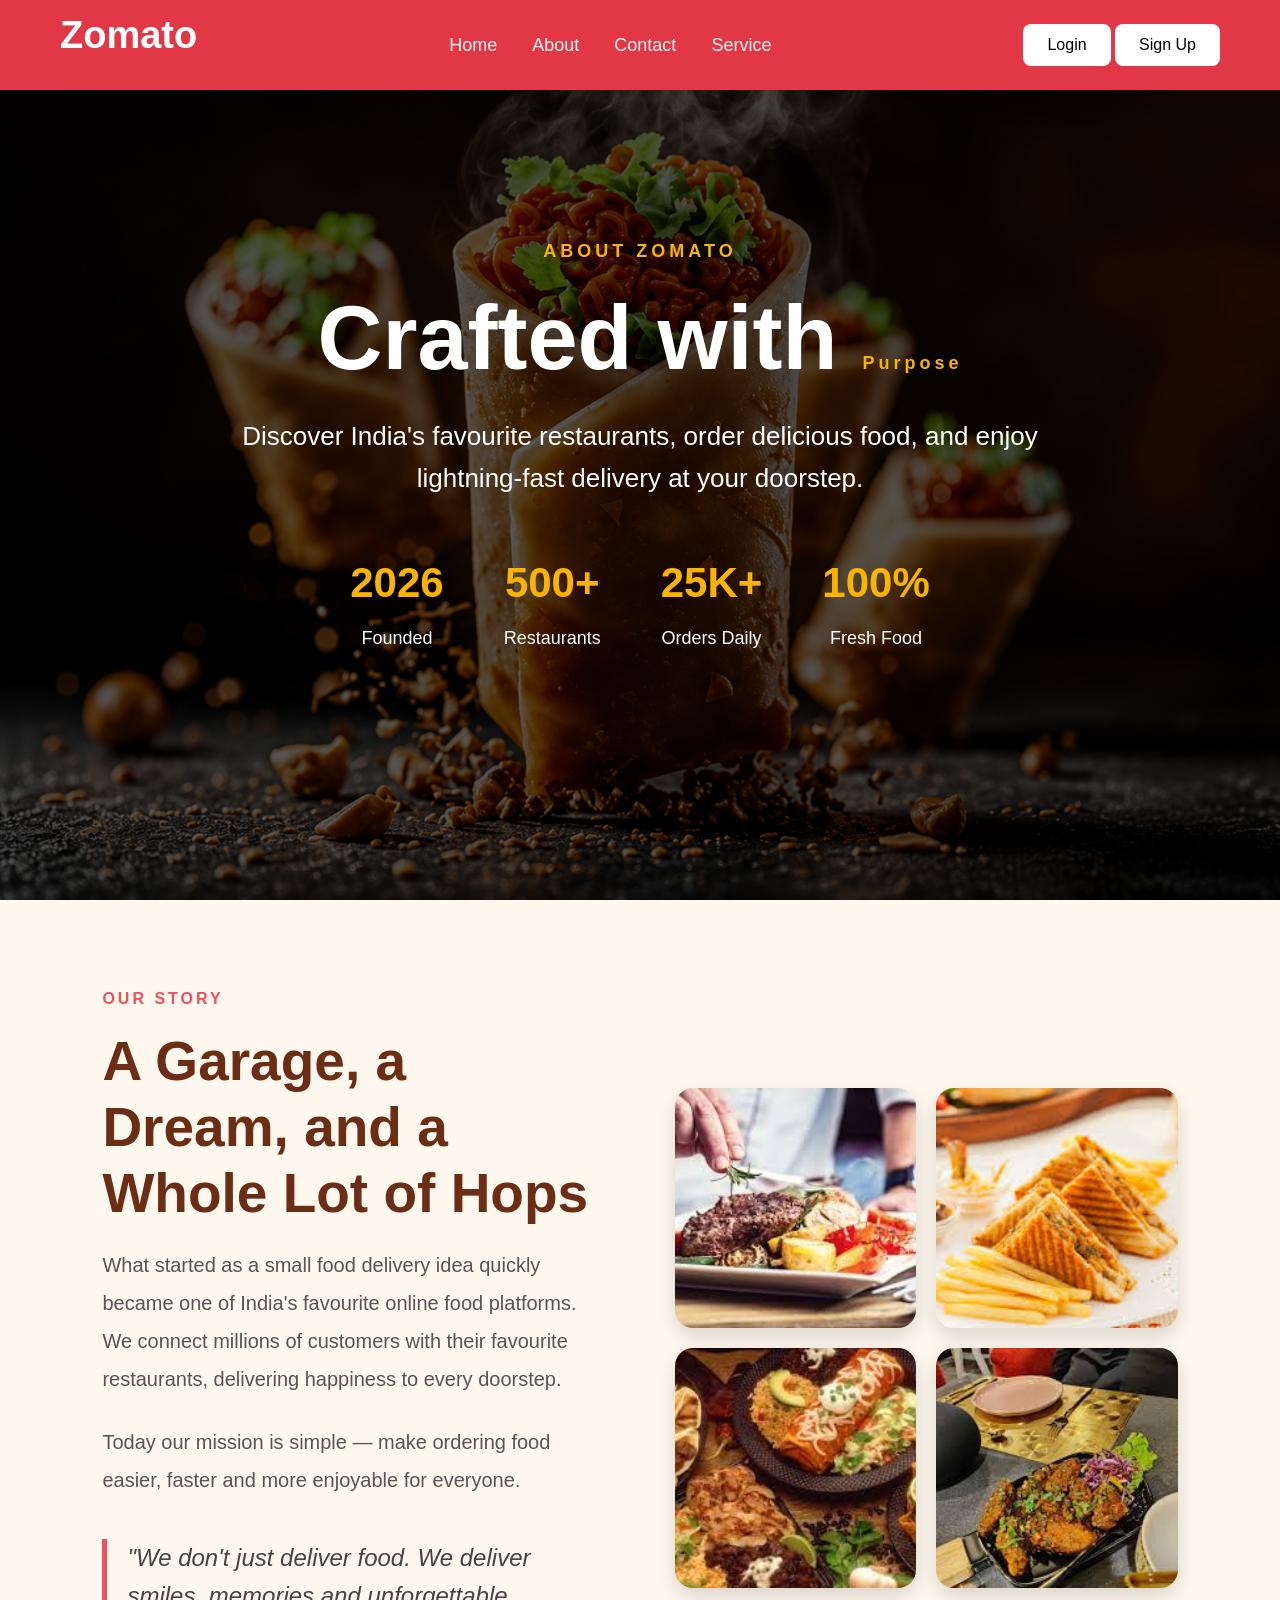
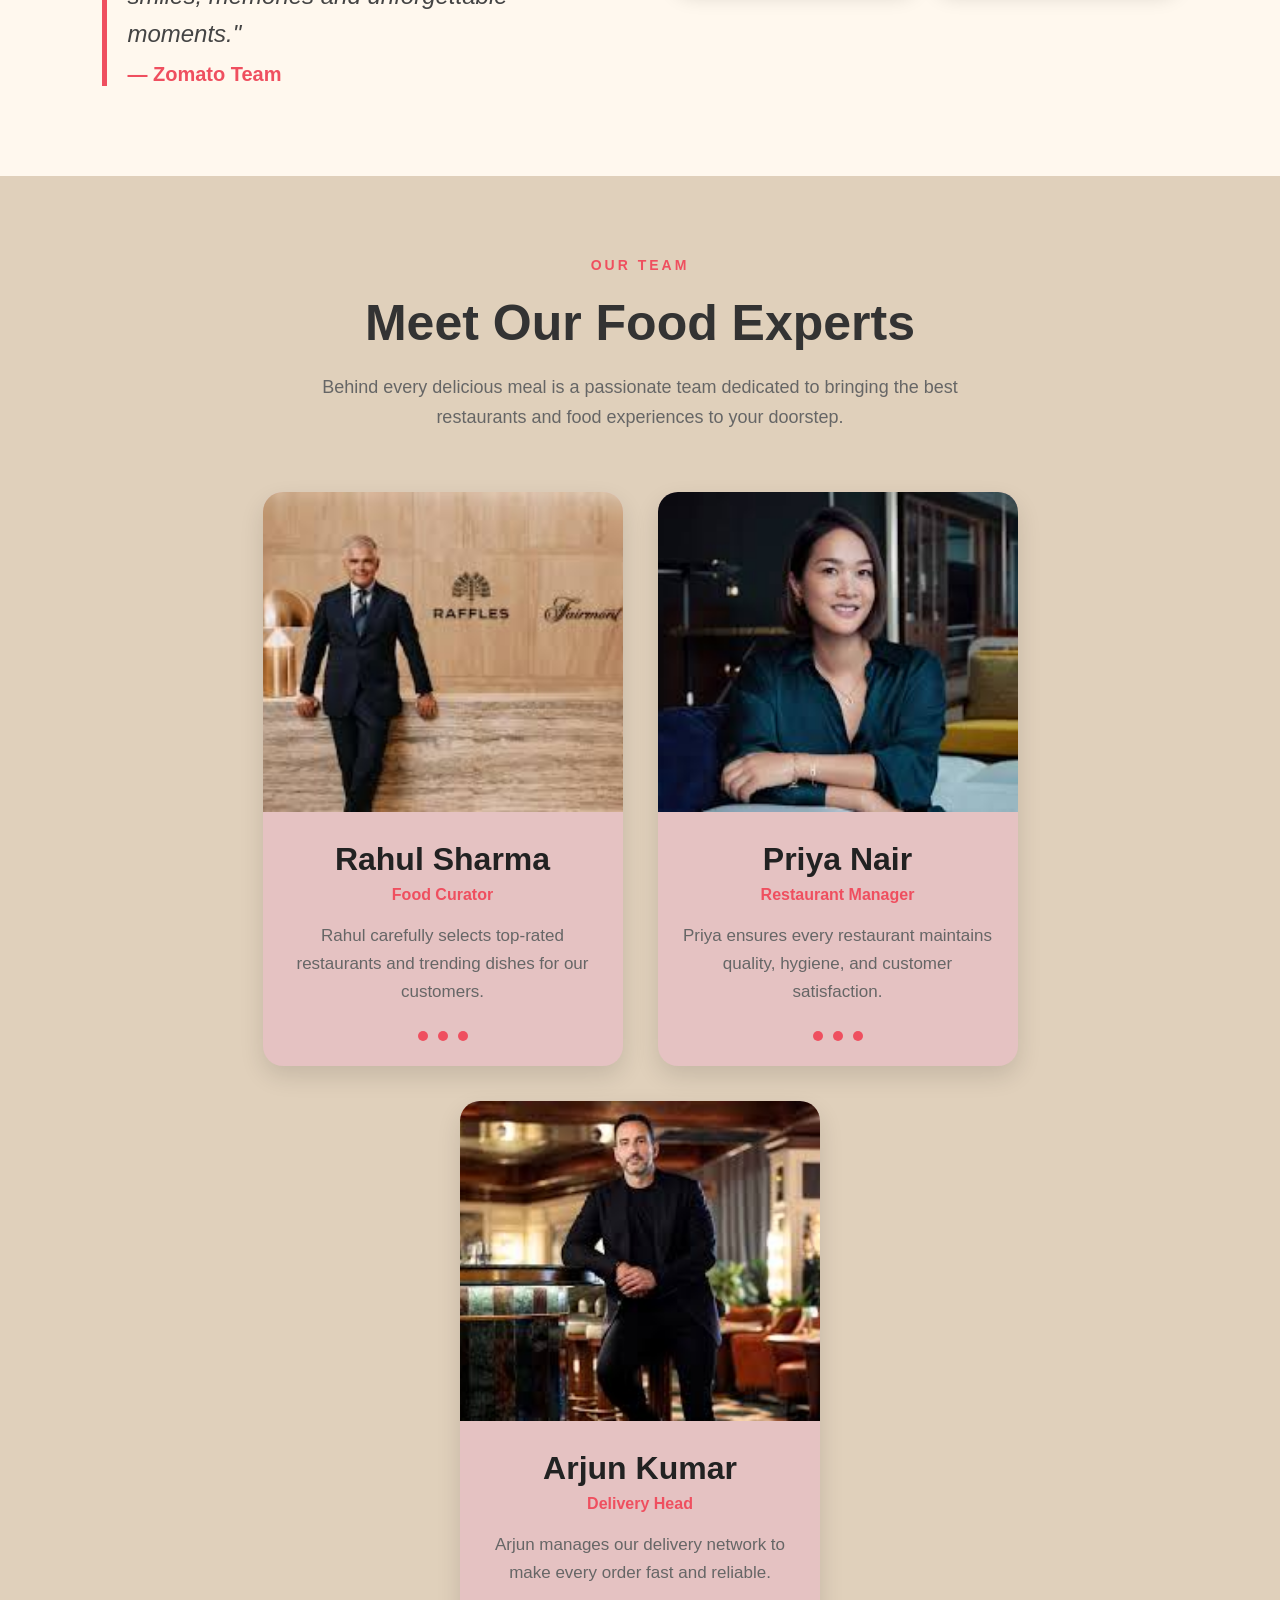
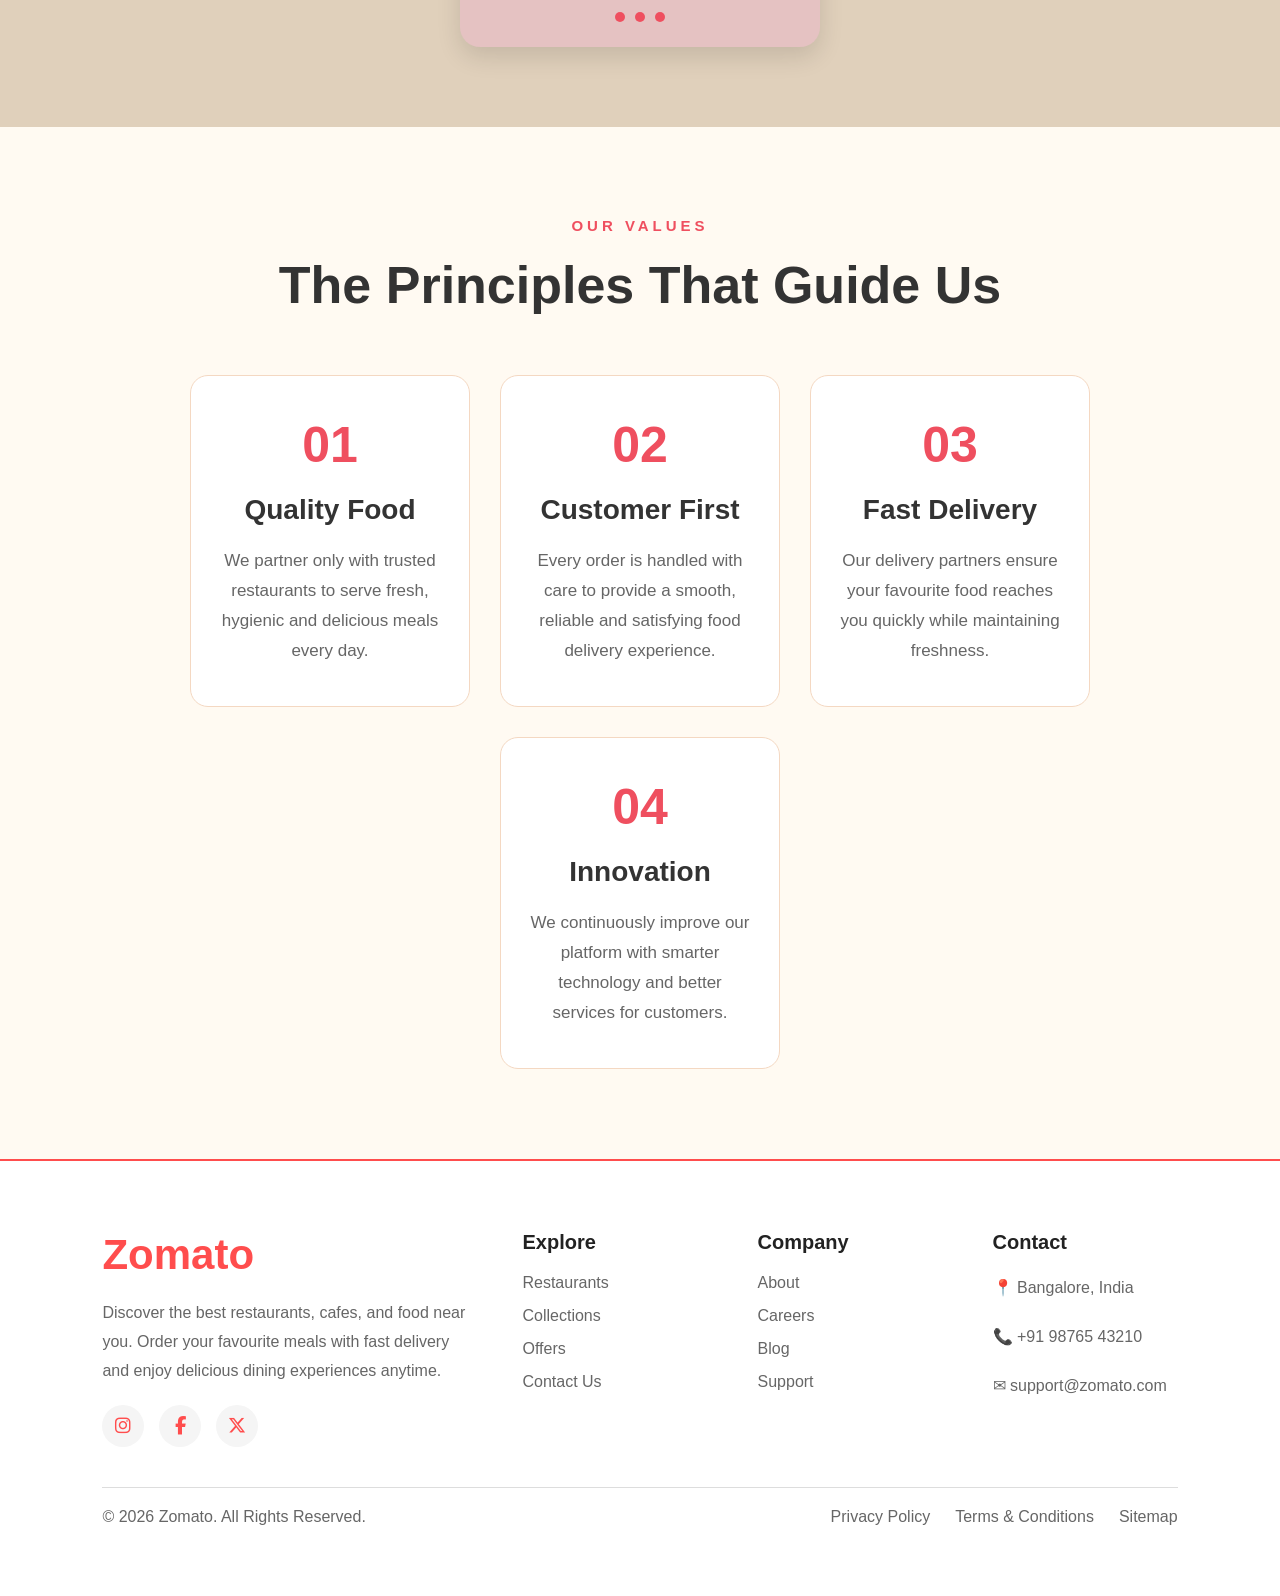
==== about.html @ d9ea0b73 "Initial commit" ====
<!DOCTYPE html>
<html lang="en">
<head>
    <meta charset="UTF-8">
    <meta name="viewport" content="width=device-width, initial-scale=1.0">
    <title>About | Zomato</title>

    <link rel="stylesheet" href="about.css">

    <link rel="stylesheet"
    href="https://cdnjs.cloudflare.com/ajax/libs/font-awesome/6.7.2/css/all.min.css">
</head>

<body>

<!-- ================= NAVBAR ================= -->

<nav>

    <div class="logo">
        <h1>Zomato</h1>
    </div>

    <ul>
        <li><a href="index.html">Home</a></li>
            <li><a href="about.html">About</a></li>
            <li><a href="contact.html">Contact</a></li>
            <li><a href="service.html">Service</a></li>
    </ul>

    <div class="buttons">
        <button class="login">Login</button>
        <button class="signup">Sign Up</button>
    </div>

</nav>

<!-- ================= HERO ================= -->

<section class="hero">

<div class="overlay"></div>

<div class="hero-content">

    <span>ABOUT ZOMATO</span>

    <h1>
        Crafted with
        <span class="color">Purpose</span>
    </h1>

    <p>

        Discover India's favourite restaurants,
        order delicious food, and enjoy
        lightning-fast delivery at your doorstep.

    </p>

    <div class="stats">

        <div>
            <h2>2026</h2>
            <p>Founded</p>
        </div>

        <div>
            <h2>500+</h2>
            <p>Restaurants</p>
        </div>

        <div>
            <h2>25K+</h2>
            <p>Orders Daily</p>
        </div>

        <div>
            <h2>100%</h2>
            <p>Fresh Food</p>
        </div>

    </div>

</div>

</section>
<section class="about-story">

    <div class="about-container">

        <div class="about-text">

            <span class="sub-title">OUR STORY</span>

            <h2>
                A Garage, a Dream,
                and a Whole Lot of Hops
            </h2>

            <p>
                What started as a small food delivery idea quickly became
                one of India's favourite online food platforms. We connect
                millions of customers with their favourite restaurants,
                delivering happiness to every doorstep.
            </p>

            <p>
                Today our mission is simple — make ordering food
                easier, faster and more enjoyable for everyone.
            </p>

            <div class="quote">

                <p>
                    "We don't just deliver food. We deliver smiles,
                    memories and unforgettable moments."
                </p>

                <span>— Zomato Team</span>

            </div>

        </div>

        <div class="about-images">

            <img src="images/food1.jfif" alt="food1">
            <img src="images/food2.jfif" alt="food2">
            <img src="images/food3.jfif" alt="food3">
            <img src="images/food4.jfif" alt="food4">

        </div>

    </div>

</section>
<section id="team">

    <span class="team-tag">OUR TEAM</span>

    <h1>Meet Our Food Experts</h1>

    <p class="team-text">
        Behind every delicious meal is a passionate team dedicated to
        bringing the best restaurants and food experiences to your doorstep.
    </p>

    <div class="team-container">

        <div class="team-card">

            <img src="images/ceo1.jfif" alt="Team">

            <div class="team-content">

                <h2>Rahul Sharma</h2>

                <h4>Food Curator</h4>

                <p>
                    Rahul carefully selects top-rated restaurants and
                    trending dishes for our customers.
                </p>

                <div class="dots">
                    <span></span>
                    <span></span>
                    <span></span>
                </div>

            </div>

        </div>

        <div class="team-card">

            <img src="images/ceo2.jfif" alt="Team">

            <div class="team-content">

                <h2>Priya Nair</h2>

                <h4>Restaurant Manager</h4>

                <p>
                    Priya ensures every restaurant maintains quality,
                    hygiene, and customer satisfaction.
                </p>

                <div class="dots">
                    <span></span>
                    <span></span>
                    <span></span>
                </div>

            </div>

        </div>

        <div class="team-card">

            <img src="images/ceo3.jfif" alt="Team">

            <div class="team-content">

                <h2>Arjun Kumar</h2>

                <h4>Delivery Head</h4>

                <p>
                    Arjun manages our delivery network to make every
                    order fast and reliable.
                </p>

                <div class="dots">
                    <span></span>
                    <span></span>
                    <span></span>
                </div>

            </div>

        </div>

    </div>

</section>
<section id="principles">

    <span class="small-title">OUR VALUES</span>

    <h1>The Principles That Guide Us</h1>

    <div class="principles-container">

        <div class="principle-card">
            <h2>01</h2>
            <h3>Quality Food</h3>
            <p>
                We partner only with trusted restaurants to serve fresh,
                hygienic and delicious meals every day.
            </p>
        </div>

        <div class="principle-card">
            <h2>02</h2>
            <h3>Customer First</h3>
            <p>
                Every order is handled with care to provide a smooth,
                reliable and satisfying food delivery experience.
            </p>
        </div>

        <div class="principle-card">
            <h2>03</h2>
            <h3>Fast Delivery</h3>
            <p>
                Our delivery partners ensure your favourite food reaches
                you quickly while maintaining freshness.
            </p>
        </div>

        <div class="principle-card">
            <h2>04</h2>
            <h3>Innovation</h3>
            <p>
                We continuously improve our platform with smarter
                technology and better services for customers.
            </p>
        </div>

    </div>

</section>
<footer class="footer">

    <div class="footer-container">

        <!-- Left -->
        <div class="footer-box">
            <h2 class="logo">Zomato</h2>

            <p>
                Discover the best restaurants, cafes, and food near you.
                Order your favourite meals with fast delivery and enjoy
                delicious dining experiences anytime.
            </p>

            <div class="social-icons">
                <a href="#"><i class="fa-brands fa-instagram"></i></a>
                <a href="#"><i class="fa-brands fa-facebook-f"></i></a>
                <a href="#"><i class="fa-brands fa-x-twitter"></i></a>
            </div>
        </div>

        <!-- Explore -->
        <div class="footer-box">
            <h3>Explore</h3>

            <ul>
                <li><a href="#">Restaurants</a></li>
                <li><a href="#">Collections</a></li>
                <li><a href="#">Offers</a></li>
                <li><a href="#">Contact Us</a></li>
            </ul>

        </div>

        <!-- Company -->
        <div class="footer-box">

            <h3>Company</h3>

            <ul>
                <li><a href="#">About</a></li>
                <li><a href="#">Careers</a></li>
                <li><a href="#">Blog</a></li>
                <li><a href="#">Support</a></li>
            </ul>

        </div>

        <!-- Contact -->
        <div class="footer-box">

            <h3>Contact</h3>

            <p>📍 Bangalore, India</p>
            <p>📞 +91 98765 43210</p>
            <p>✉ support@zomato.com</p>

        </div>

    </div>

    <hr>

    <div class="footer-bottom">

        <p>© 2026 Zomato. All Rights Reserved.</p>

        <div class="footer-links">
            <a href="#">Privacy Policy</a>
            <a href="#">Terms & Conditions</a>
            <a href="#">Sitemap</a>
        </div>

    </div>

</footer>
</body>
</html>
---- about.css ----
*{
margin:0;
padding:0;
box-sizing:border-box;
font-family:Arial,Helvetica,sans-serif;
}

body{
background:orangered;
}

/* ================= NAVBAR ================= */
nav{
    display:flex;
    justify-content:space-between;
    align-items:center;
    padding:15px 8%;
    background:orangered;
    position:relative;
}
nav{
    width:100%;
    height:90px;
    display:flex;
    justify-content:space-between;
    align-items:center;
    padding:0 60px;
    background-color: #e23744;
    position:fixed;
    top:0;
    left:0;
    z-index:1000;
}

.logo h1{

color:white;
font-size:38px;

}

nav ul{

display:flex;
list-style:none;
gap:35px;

}

nav ul li a{

text-decoration:none;
color:whitesmoke;
font-size:18px;

}

.buttons button{

padding:12px 24px;

border:none;

border-radius:8px;

font-size:16px;

cursor:pointer;

}

.login{

background:#fff;
border:2px solid #ccc;

}

.signup{

background:white;
color:black;


}

/* ================= HERO ================= */

.hero{

position:relative;

height:100vh;

background-image: url(images/food.png);

background-size:cover;

background-position:center;

display:flex;

justify-content:center;

align-items:center;

overflow:hidden;

}

/* BLACK OVERLAY */

.overlay{

position:absolute;

width:100%;

height:100%;

background:rgba(0,0,0,.65);

}

/* CONTENT */

.hero-content{

position:relative;

text-align:center;

color:white;

max-width:850px;

padding:20px;

z-index:2;

}

.hero-content span{

color:#f8b400;

letter-spacing:4px;

font-size:18px;

font-weight:bold;

}

.hero-content h1{

font-size:90px;

margin:25px 0;

font-weight:bold;

}

.color{

color:#f8b400;

}

.hero-content p{

font-size:26px;

line-height:42px;

margin-bottom:60px;

}

/* STATS */

.stats{

display:flex;

justify-content:center;

gap:60px;

flex-wrap:wrap;

}

.stats h2{

font-size:42px;

color:#f8b400;

margin-bottom:10px;

}

.stats p{

font-size:18px;

margin:0;

}

/* ================= TABLET ================= */

@media(max-width:992px){

nav{

flex-direction:column;

gap:20px;

}

nav ul{

flex-wrap:wrap;

justify-content:center;

}

.hero-content h1{

font-size:60px;

}

.hero-content p{

font-size:20px;

line-height:34px;

}

.stats{

gap:35px;

}

}

/* ================= MOBILE ================= */

@media(max-width:768px){

nav{

padding:20px;

}

nav ul{

display:none;

}

.buttons{

display:none;

}

.hero{

height:90vh;

}

.hero-content h1{

font-size:45px;

}

.hero-content p{

font-size:17px;

line-height:28px;

}

.stats{

flex-direction:column;

gap:20px;

}

}
.about-story{

background:#fff8ee;
padding:90px 8%;

}

.about-container{

display:flex;
justify-content:space-between;
align-items:center;
gap:70px;
flex-wrap:wrap;

}

.about-text{

flex:1;

}

.sub-title{

color:#ef4f5f;
font-size:16px;
font-weight:bold;
letter-spacing:3px;

}

.about-text h2{

font-size:55px;
color:#6b2d14;
margin:20px 0;
line-height:1.2;

}

.about-text p{

font-size:20px;
line-height:38px;
color:#555;
margin-bottom:25px;

}

.quote{

border-left:5px solid #ef4f5f;
padding-left:20px;
margin-top:40px;

}

.quote p{

font-size:24px;
font-style:italic;
color:#444;
margin-bottom:10px;

}

.quote span{

font-size:20px;
font-weight:bold;
color:#ef4f5f;

}

/* Images */

.about-images{

flex:1;
display:grid;
grid-template-columns:repeat(2,1fr);
gap:20px;

}

.about-images img{

width:100%;
height:240px;
object-fit:cover;
border-radius:18px;
transition:.4s;
box-shadow:0 8px 20px rgba(0,0,0,.15);

}

.about-images img:hover{

transform:scale(1.05);

}

/* ===========================
Tablet
=========================== */

@media(max-width:992px){

.about-container{

flex-direction:column;

}

.about-text{

text-align:center;

}

.quote{

border-left:none;
border-top:4px solid #ef4f5f;
padding-top:20px;
padding-left:0;

}

.about-text h2{

font-size:42px;

}

.about-text p{

font-size:18px;
line-height:32px;

}

}

/* ===========================
Mobile
=========================== */

@media(max-width:768px){

.about-story{

padding:60px 20px;

}

.about-images{

grid-template-columns:1fr;

}

.about-images img{

height:220px;

}

.about-text h2{

font-size:34px;

}

.about-text p{

font-size:16px;
line-height:28px;

}

.quote p{

font-size:18px;

}

}
/* ===========================
      TEAM SECTION
=========================== */

#team{
    background:#e0d0bb;
    padding:80px 8%;
    text-align:center;
}

.team-tag{
    color:#ef4f5f;
    font-size:14px;
    letter-spacing:3px;
    font-weight:bold;
}

#team h1{
    font-size:50px;
    color:#333;
    margin:20px 0;
}

.team-text{
    max-width:700px;
    margin:auto;
    color:#666;
    font-size:18px;
    line-height:30px;
    margin-bottom:60px;
}

.team-container{
    display:flex;
    justify-content:center;
    gap:35px;
    flex-wrap:wrap;
}

.team-card{
    width:360px;
    background:#e5c2c2;
    border-radius:20px;
    overflow:hidden;
    box-shadow:0 10px 25px rgba(0,0,0,.12);
    transition:.3s;
}

.team-card:hover{
    transform:translateY(-10px);
}

.team-card img{
    width:100%;
    height:320px;
    object-fit:cover;
}

.team-content{
    padding:25px;
}

.team-content h2{
    font-size:32px;
    color:#222;
    margin-bottom:8px;
}

.team-content h4{
    color:#ef4f5f;
    margin-bottom:18px;
}

.team-content p{
    color:#666;
    line-height:28px;
    font-size:17px;
}

.dots{
    display:flex;
    justify-content:center;
    gap:10px;
    margin-top:25px;
}

.dots span{
    width:10px;
    height:10px;
    background:#ef4f5f;
    border-radius:50%;
}

/* ===========================
      TABLET
=========================== */

@media(max-width:992px){

.team-container{
    justify-content:center;
}

.team-card{
    width:320px;
}

#team h1{
    font-size:42px;
}

}

/* ===========================
      MOBILE
=========================== */

@media(max-width:768px){

#team{
    padding:60px 20px;
}

#team h1{
    font-size:34px;
}

.team-text{
    font-size:16px;
    line-height:26px;
}

.team-container{
    flex-direction:column;
    align-items:center;
}

.team-card{
    width:100%;
    max-width:360px;
}

.team-card img{
    height:280px;
}

.team-content h2{
    font-size:28px;
}

}
/*==========================
    PRINCIPLES SECTION
===========================*/

#principles{
    padding:90px 8%;
    background:#fffaf2;
    text-align:center;
}

.small-title{
    color:#ef4f5f;
    font-size:15px;
    letter-spacing:4px;
    font-weight:bold;
    text-transform:uppercase;
}

#principles h1{
    margin-top:20px;
    margin-bottom:60px;
    font-size:52px;
    color:#333;
}

.principles-container{
    display:flex;
    justify-content:center;
    gap:30px;
    flex-wrap:wrap;
}

.principle-card{
    width:280px;
    background:white;
    border:1px solid #f4d8c2;
    border-radius:18px;
    padding:40px 25px;
    transition:.4s;
}

.principle-card:hover{
    transform:translateY(-10px);
    box-shadow:0 15px 35px rgba(0,0,0,.12);
}

.principle-card h2{
    font-size:50px;
    color:#ef4f5f;
    margin-bottom:20px;
}

.principle-card h3{
    font-size:28px;
    color:#333;
    margin-bottom:20px;
}

.principle-card p{
    font-size:17px;
    color:#666;
    line-height:30px;
}

/*==========================
      TABLET
===========================*/

@media(max-width:992px){

#principles h1{
    font-size:40px;
}

.principle-card{
    width:45%;
}

}

/*==========================
      MOBILE
===========================*/

@media(max-width:768px){

#principles{
    padding:60px 20px;
}

#principles h1{
    font-size:32px;
}

.principles-container{
    flex-direction:column;
    align-items:center;
}

.principle-card{
    width:100%;
    max-width:350px;
}

.principle-card h2{
    font-size:42px;
}

.principle-card h3{
    font-size:24px;
}

.principle-card p{
    font-size:16px;
    line-height:26px;
}

}
.footer{
    background:#fff;
    padding:70px 8%;
    border-top:2px solid #ff4d4d;
}

.footer-container{
    display:grid;
    grid-template-columns:2fr 1fr 1fr 1fr;
    gap:50px;
}

.logo{
    color:#ff4d4d;
    font-size:42px;
    margin-bottom:20px;
    font-weight:bold;
}

.footer-box p{
    color:#666;
    line-height:1.8;
    margin-bottom:20px;
}

.footer-box h3{
    margin-bottom:20px;
    color:#222;
    font-size:20px;
}

.footer-box ul{
    list-style:none;
    padding:0;
}

.footer-box ul li{
    margin-bottom:15px;
}

.footer-box ul li a{
    text-decoration:none;
    color:#666;
    transition:.3s;
}

.footer-box ul li a:hover{
    color:#ff4d4d;
}

.social-icons{
    display:flex;
    gap:15px;
}

.social-icons a{
    width:42px;
    height:42px;
    border-radius:50%;
    background:#f5f5f5;
    display:flex;
    justify-content:center;
    align-items:center;
    color:#ff4d4d;
    text-decoration:none;
    font-size:18px;
    transition:.3s;
}

.social-icons a:hover{
    background:#ff4d4d;
    color:#fff;
}

.footer hr{
    margin:40px 0 20px;
    border:none;
    height:1px;
    background:#ddd;
}

.footer-bottom{
    display:flex;
    justify-content:space-between;
    align-items:center;
    flex-wrap:wrap;
}

.footer-bottom p{
    color:#666;
}

.footer-links{
    display:flex;
    gap:25px;
}

.footer-links a{
    text-decoration:none;
    color:#666;
    transition:.3s;
}

.footer-links a:hover{
    color:#ff4d4d;
}

@media(max-width:992px){

.footer-container{
grid-template-columns:repeat(2,1fr);
}

}

@media(max-width:768px){

.footer-container{
grid-template-columns:1fr;
}

.footer-bottom{
flex-direction:column;
gap:20px;
text-align:center;
}

.footer-links{
justify-content:center;
flex-wrap:wrap;
}

}
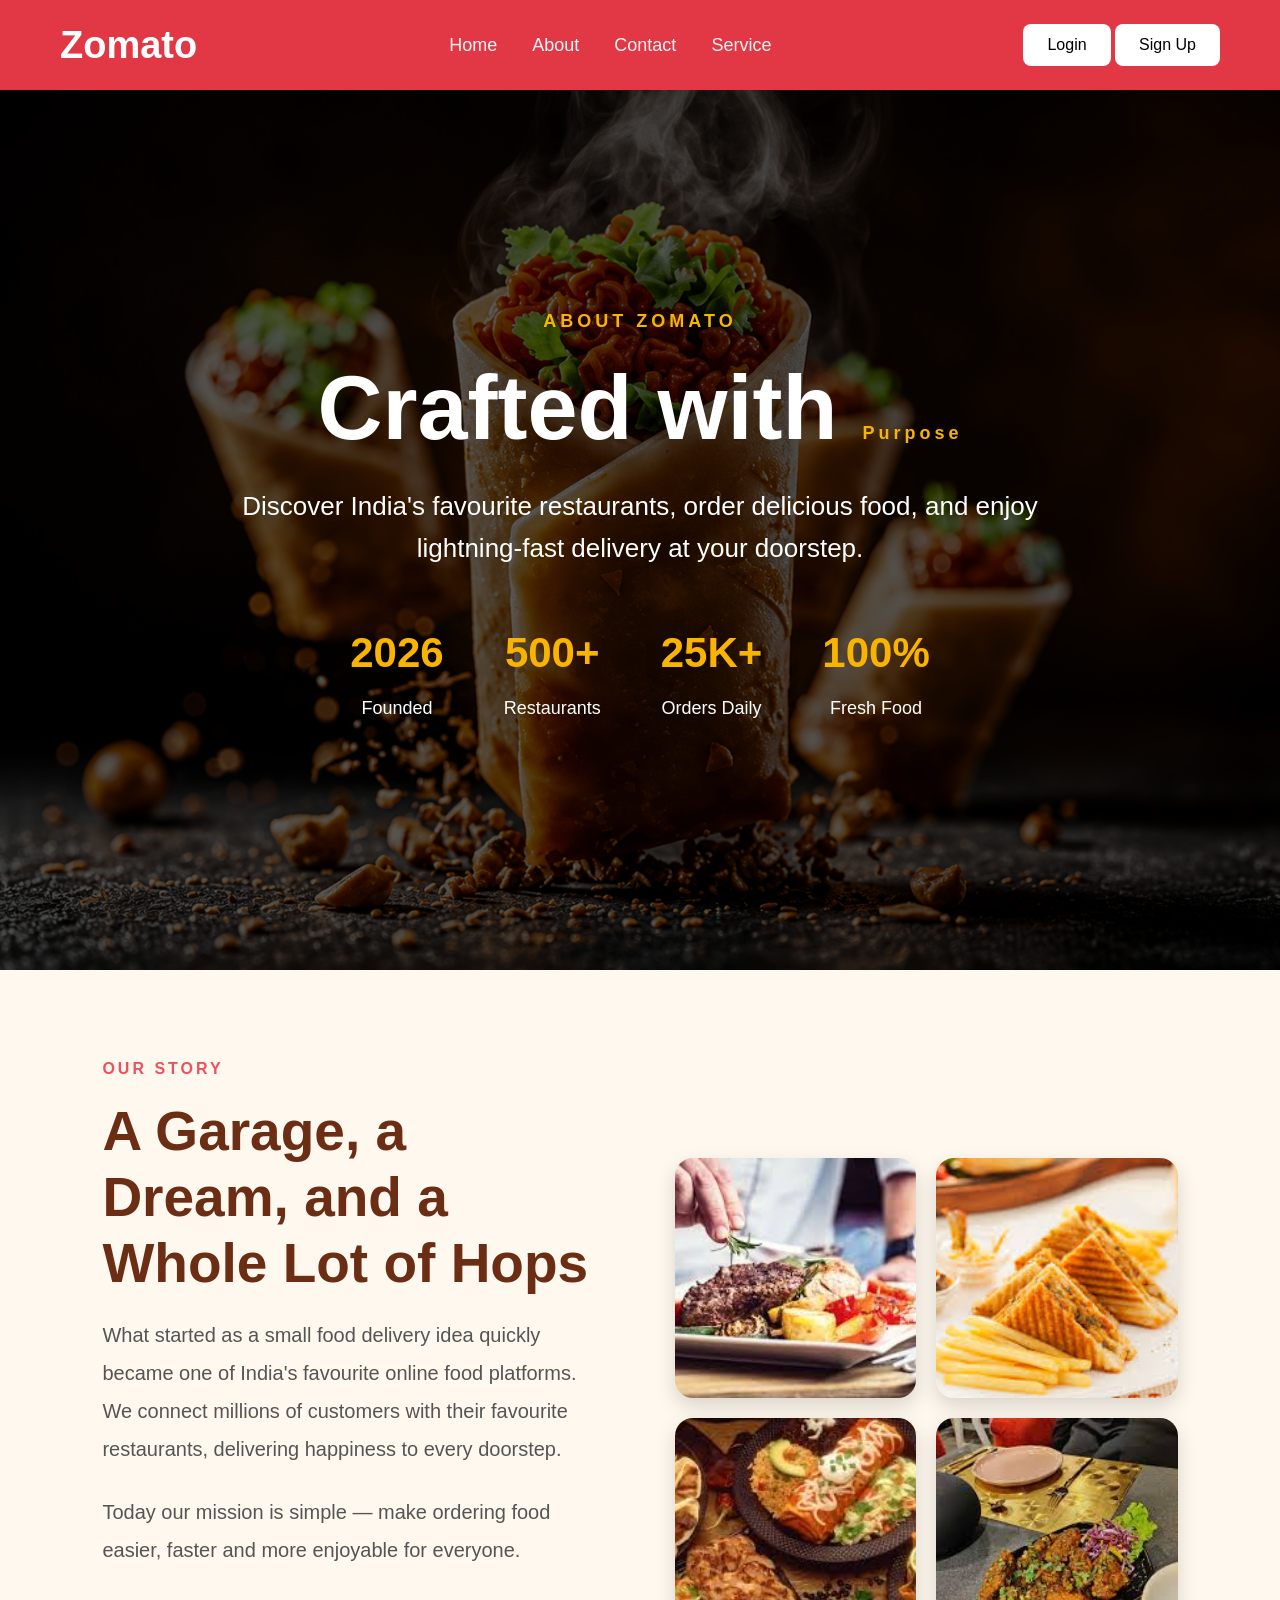
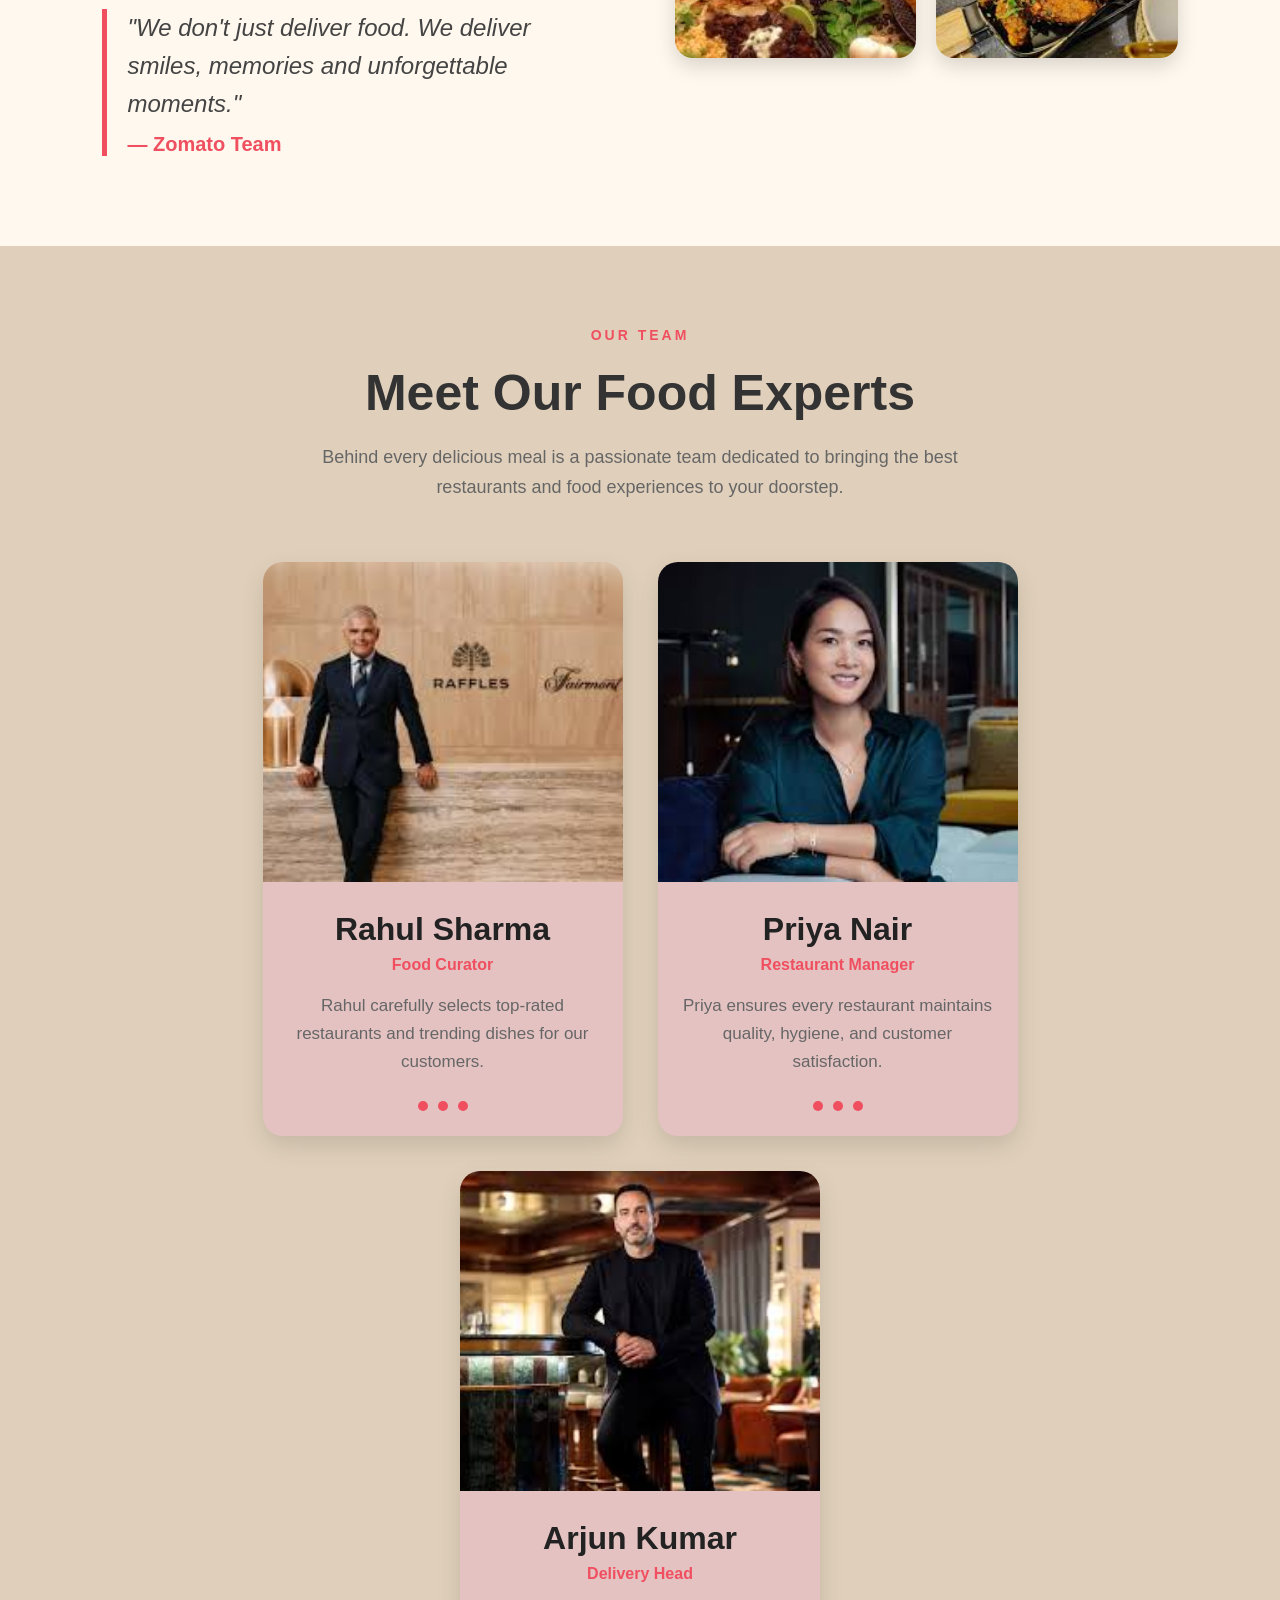
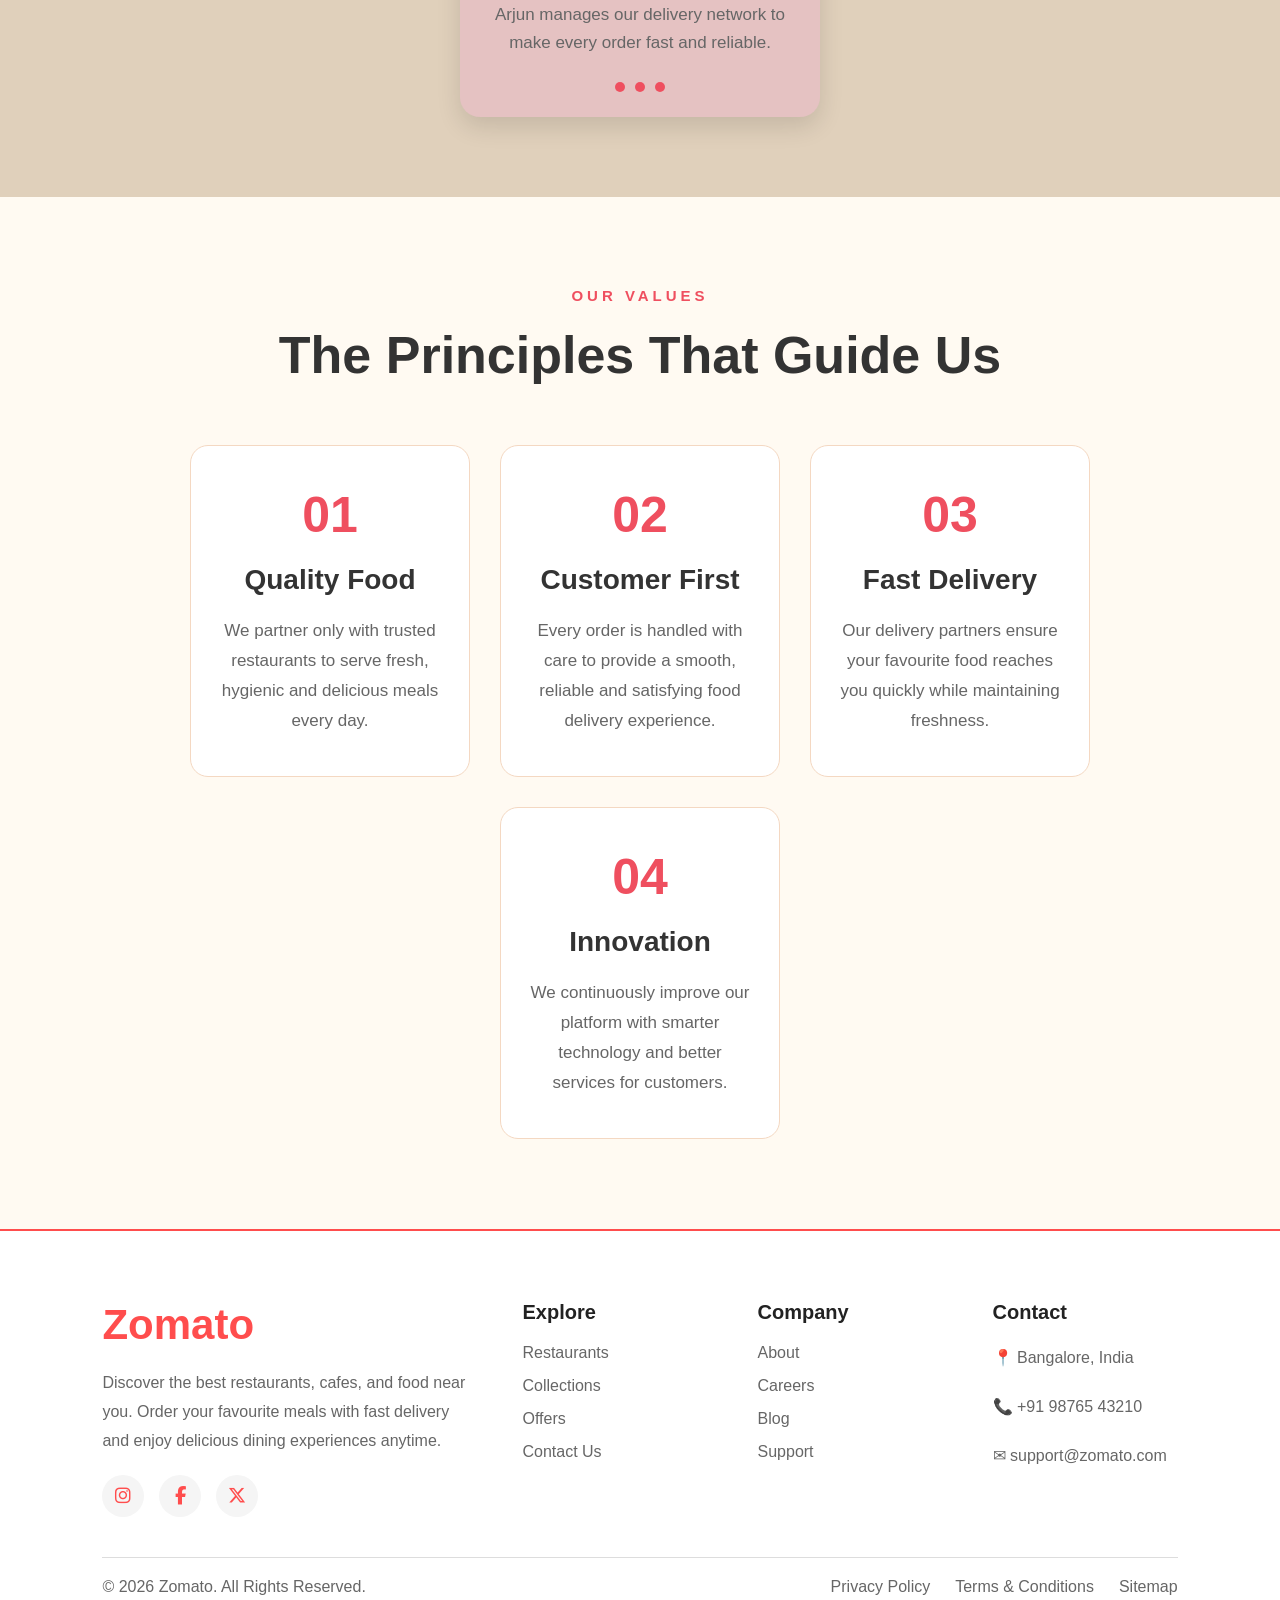
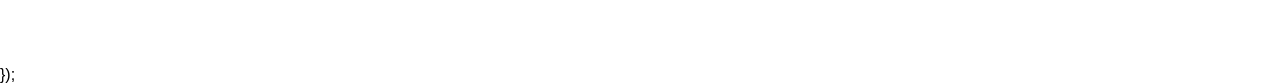
==== commit 7aee2786: "bug fixed" ====
--- a/about.html
+++ b/about.html
@@ -1,5 +1,6 @@
 <!DOCTYPE html>
 <html lang="en">
+
 <head>
     <meta charset="UTF-8">
     <meta name="viewport" content="width=device-width, initial-scale=1.0">
@@ -7,347 +8,359 @@
 
     <link rel="stylesheet" href="about.css">
 
-    <link rel="stylesheet"
-    href="https://cdnjs.cloudflare.com/ajax/libs/font-awesome/6.7.2/css/all.min.css">
+    <link rel="stylesheet" href="https://cdnjs.cloudflare.com/ajax/libs/font-awesome/6.7.2/css/all.min.css">
 </head>
 
 <body>
 
-<!-- ================= NAVBAR ================= -->
-
-<nav>
-
-    <div class="logo">
-        <h1>Zomato</h1>
-    </div>
-
-    <ul>
-        <li><a href="index.html">Home</a></li>
+    <!-- ================= NAVBAR ================= -->
+
+    <nav>
+
+        <div class="logo">
+            <h1>Zomato</h1>
+        </div>
+
+        <ul class="nav-links">
+            <li><a href="index.html">Home</a></li>
             <li><a href="about.html">About</a></li>
             <li><a href="contact.html">Contact</a></li>
             <li><a href="service.html">Service</a></li>
-    </ul>
-
-    <div class="buttons">
-        <button class="login">Login</button>
-        <button class="signup">Sign Up</button>
-    </div>
-
-</nav>
-
-<!-- ================= HERO ================= -->
-
-<section class="hero">
-
-<div class="overlay"></div>
-
-<div class="hero-content">
-
-    <span>ABOUT ZOMATO</span>
-
-    <h1>
-        Crafted with
-        <span class="color">Purpose</span>
-    </h1>
-
-    <p>
-
-        Discover India's favourite restaurants,
-        order delicious food, and enjoy
-        lightning-fast delivery at your doorstep.
-
-    </p>
-
-    <div class="stats">
-
-        <div>
-            <h2>2026</h2>
-            <p>Founded</p>
-        </div>
-
-        <div>
-            <h2>500+</h2>
-            <p>Restaurants</p>
-        </div>
-
-        <div>
-            <h2>25K+</h2>
-            <p>Orders Daily</p>
-        </div>
-
-        <div>
-            <h2>100%</h2>
-            <p>Fresh Food</p>
-        </div>
-
-    </div>
-
-</div>
-
-</section>
-<section class="about-story">
-
-    <div class="about-container">
-
-        <div class="about-text">
-
-            <span class="sub-title">OUR STORY</span>
-
-            <h2>
-                A Garage, a Dream,
-                and a Whole Lot of Hops
-            </h2>
+        </ul>
+        <div class="buttons">
+            <button class="login">Login</button>
+            <button class="signup">Sign Up</button>
+        </div>
+        <div class="menu-toggle">
+            <i class="fa-solid fa-bars"></i>
+        </div>
+
+    </nav>
+
+    <!-- ================= HERO ================= -->
+
+    <section class="hero">
+
+        <div class="overlay"></div>
+
+        <div class="hero-content">
+
+            <span>ABOUT ZOMATO</span>
+
+            <h1>
+                Crafted with
+                <span class="color">Purpose</span>
+            </h1>
 
             <p>
-                What started as a small food delivery idea quickly became
-                one of India's favourite online food platforms. We connect
-                millions of customers with their favourite restaurants,
-                delivering happiness to every doorstep.
+
+                Discover India's favourite restaurants,
+                order delicious food, and enjoy
+                lightning-fast delivery at your doorstep.
+
             </p>
 
-            <p>
-                Today our mission is simple — make ordering food
-                easier, faster and more enjoyable for everyone.
-            </p>
-
-            <div class="quote">
-
-                <p>
-                    "We don't just deliver food. We deliver smiles,
-                    memories and unforgettable moments."
-                </p>
-
-                <span>— Zomato Team</span>
-
-            </div>
-
-        </div>
-
-        <div class="about-images">
-
-            <img src="images/food1.jfif" alt="food1">
-            <img src="images/food2.jfif" alt="food2">
-            <img src="images/food3.jfif" alt="food3">
-            <img src="images/food4.jfif" alt="food4">
-
-        </div>
-
-    </div>
-
-</section>
-<section id="team">
-
-    <span class="team-tag">OUR TEAM</span>
-
-    <h1>Meet Our Food Experts</h1>
-
-    <p class="team-text">
-        Behind every delicious meal is a passionate team dedicated to
-        bringing the best restaurants and food experiences to your doorstep.
-    </p>
-
-    <div class="team-container">
-
-        <div class="team-card">
-
-            <img src="images/ceo1.jfif" alt="Team">
-
-            <div class="team-content">
-
-                <h2>Rahul Sharma</h2>
-
-                <h4>Food Curator</h4>
-
-                <p>
-                    Rahul carefully selects top-rated restaurants and
-                    trending dishes for our customers.
-                </p>
-
-                <div class="dots">
-                    <span></span>
-                    <span></span>
-                    <span></span>
-                </div>
-
-            </div>
-
-        </div>
-
-        <div class="team-card">
-
-            <img src="images/ceo2.jfif" alt="Team">
-
-            <div class="team-content">
-
-                <h2>Priya Nair</h2>
-
-                <h4>Restaurant Manager</h4>
-
-                <p>
-                    Priya ensures every restaurant maintains quality,
-                    hygiene, and customer satisfaction.
-                </p>
-
-                <div class="dots">
-                    <span></span>
-                    <span></span>
-                    <span></span>
-                </div>
-
-            </div>
-
-        </div>
-
-        <div class="team-card">
-
-            <img src="images/ceo3.jfif" alt="Team">
-
-            <div class="team-content">
-
-                <h2>Arjun Kumar</h2>
-
-                <h4>Delivery Head</h4>
-
-                <p>
-                    Arjun manages our delivery network to make every
-                    order fast and reliable.
-                </p>
-
-                <div class="dots">
-                    <span></span>
-                    <span></span>
-                    <span></span>
-                </div>
-
-            </div>
-
-        </div>
-
-    </div>
-
-</section>
-<section id="principles">
-
-    <span class="small-title">OUR VALUES</span>
-
-    <h1>The Principles That Guide Us</h1>
-
-    <div class="principles-container">
-
-        <div class="principle-card">
-            <h2>01</h2>
-            <h3>Quality Food</h3>
-            <p>
-                We partner only with trusted restaurants to serve fresh,
-                hygienic and delicious meals every day.
-            </p>
-        </div>
-
-        <div class="principle-card">
-            <h2>02</h2>
-            <h3>Customer First</h3>
-            <p>
-                Every order is handled with care to provide a smooth,
-                reliable and satisfying food delivery experience.
-            </p>
-        </div>
-
-        <div class="principle-card">
-            <h2>03</h2>
-            <h3>Fast Delivery</h3>
-            <p>
-                Our delivery partners ensure your favourite food reaches
-                you quickly while maintaining freshness.
-            </p>
-        </div>
-
-        <div class="principle-card">
-            <h2>04</h2>
-            <h3>Innovation</h3>
-            <p>
-                We continuously improve our platform with smarter
-                technology and better services for customers.
-            </p>
-        </div>
-
-    </div>
-
-</section>
-<footer class="footer">
-
-    <div class="footer-container">
-
-        <!-- Left -->
-        <div class="footer-box">
-            <h2 class="logo">Zomato</h2>
-
-            <p>
-                Discover the best restaurants, cafes, and food near you.
-                Order your favourite meals with fast delivery and enjoy
-                delicious dining experiences anytime.
-            </p>
-
-            <div class="social-icons">
-                <a href="#"><i class="fa-brands fa-instagram"></i></a>
-                <a href="#"><i class="fa-brands fa-facebook-f"></i></a>
-                <a href="#"><i class="fa-brands fa-x-twitter"></i></a>
-            </div>
-        </div>
-
-        <!-- Explore -->
-        <div class="footer-box">
-            <h3>Explore</h3>
-
-            <ul>
-                <li><a href="#">Restaurants</a></li>
-                <li><a href="#">Collections</a></li>
-                <li><a href="#">Offers</a></li>
-                <li><a href="#">Contact Us</a></li>
-            </ul>
-
-        </div>
-
-        <!-- Company -->
-        <div class="footer-box">
-
-            <h3>Company</h3>
-
-            <ul>
-                <li><a href="#">About</a></li>
-                <li><a href="#">Careers</a></li>
-                <li><a href="#">Blog</a></li>
-                <li><a href="#">Support</a></li>
-            </ul>
-
-        </div>
-
-        <!-- Contact -->
-        <div class="footer-box">
-
-            <h3>Contact</h3>
-
-            <p>📍 Bangalore, India</p>
-            <p>📞 +91 98765 43210</p>
-            <p>✉ support@zomato.com</p>
-
-        </div>
-
-    </div>
-
-    <hr>
-
-    <div class="footer-bottom">
-
-        <p>© 2026 Zomato. All Rights Reserved.</p>
-
-        <div class="footer-links">
-            <a href="#">Privacy Policy</a>
-            <a href="#">Terms & Conditions</a>
-            <a href="#">Sitemap</a>
-        </div>
-
-    </div>
-
-</footer>
+            <div class="stats">
+
+                <div>
+                    <h2>2026</h2>
+                    <p>Founded</p>
+                </div>
+
+                <div>
+                    <h2>500+</h2>
+                    <p>Restaurants</p>
+                </div>
+
+                <div>
+                    <h2>25K+</h2>
+                    <p>Orders Daily</p>
+                </div>
+
+                <div>
+                    <h2>100%</h2>
+                    <p>Fresh Food</p>
+                </div>
+
+            </div>
+
+        </div>
+
+    </section>
+    <section class="about-story">
+
+        <div class="about-container">
+
+            <div class="about-text">
+
+                <span class="sub-title">OUR STORY</span>
+
+                <h2>
+                    A Garage, a Dream,
+                    and a Whole Lot of Hops
+                </h2>
+
+                <p>
+                    What started as a small food delivery idea quickly became
+                    one of India's favourite online food platforms. We connect
+                    millions of customers with their favourite restaurants,
+                    delivering happiness to every doorstep.
+                </p>
+
+                <p>
+                    Today our mission is simple — make ordering food
+                    easier, faster and more enjoyable for everyone.
+                </p>
+
+                <div class="quote">
+
+                    <p>
+                        "We don't just deliver food. We deliver smiles,
+                        memories and unforgettable moments."
+                    </p>
+
+                    <span>— Zomato Team</span>
+
+                </div>
+
+            </div>
+
+            <div class="about-images">
+
+                <img src="images/food1.jfif" alt="food1">
+                <img src="images/food2.jfif" alt="food2">
+                <img src="images/food3.jfif" alt="food3">
+                <img src="images/food4.jfif" alt="food4">
+
+            </div>
+
+        </div>
+
+    </section>
+    <section id="team">
+
+        <span class="team-tag">OUR TEAM</span>
+
+        <h1>Meet Our Food Experts</h1>
+
+        <p class="team-text">
+            Behind every delicious meal is a passionate team dedicated to
+            bringing the best restaurants and food experiences to your doorstep.
+        </p>
+
+        <div class="team-container">
+
+            <div class="team-card">
+
+                <img src="images/ceo1.jfif" alt="Team">
+
+                <div class="team-content">
+
+                    <h2>Rahul Sharma</h2>
+
+                    <h4>Food Curator</h4>
+
+                    <p>
+                        Rahul carefully selects top-rated restaurants and
+                        trending dishes for our customers.
+                    </p>
+
+                    <div class="dots">
+                        <span></span>
+                        <span></span>
+                        <span></span>
+                    </div>
+
+                </div>
+
+            </div>
+
+            <div class="team-card">
+
+                <img src="images/ceo2.jfif" alt="Team">
+
+                <div class="team-content">
+
+                    <h2>Priya Nair</h2>
+
+                    <h4>Restaurant Manager</h4>
+
+                    <p>
+                        Priya ensures every restaurant maintains quality,
+                        hygiene, and customer satisfaction.
+                    </p>
+
+                    <div class="dots">
+                        <span></span>
+                        <span></span>
+                        <span></span>
+                    </div>
+
+                </div>
+
+            </div>
+
+            <div class="team-card">
+
+                <img src="images/ceo3.jfif" alt="Team">
+
+                <div class="team-content">
+
+                    <h2>Arjun Kumar</h2>
+
+                    <h4>Delivery Head</h4>
+
+                    <p>
+                        Arjun manages our delivery network to make every
+                        order fast and reliable.
+                    </p>
+
+                    <div class="dots">
+                        <span></span>
+                        <span></span>
+                        <span></span>
+                    </div>
+
+                </div>
+
+            </div>
+
+        </div>
+
+    </section>
+    <section id="principles">
+
+        <span class="small-title">OUR VALUES</span>
+
+        <h1>The Principles That Guide Us</h1>
+
+        <div class="principles-container">
+
+            <div class="principle-card">
+                <h2>01</h2>
+                <h3>Quality Food</h3>
+                <p>
+                    We partner only with trusted restaurants to serve fresh,
+                    hygienic and delicious meals every day.
+                </p>
+            </div>
+
+            <div class="principle-card">
+                <h2>02</h2>
+                <h3>Customer First</h3>
+                <p>
+                    Every order is handled with care to provide a smooth,
+                    reliable and satisfying food delivery experience.
+                </p>
+            </div>
+
+            <div class="principle-card">
+                <h2>03</h2>
+                <h3>Fast Delivery</h3>
+                <p>
+                    Our delivery partners ensure your favourite food reaches
+                    you quickly while maintaining freshness.
+                </p>
+            </div>
+
+            <div class="principle-card">
+                <h2>04</h2>
+                <h3>Innovation</h3>
+                <p>
+                    We continuously improve our platform with smarter
+                    technology and better services for customers.
+                </p>
+            </div>
+
+        </div>
+
+    </section>
+    <footer class="footer">
+
+        <div class="footer-container">
+
+            <!-- Left -->
+            <div class="footer-box">
+               <h2 class="footer-logo">Zomato</h2>
+
+                <p>
+                    Discover the best restaurants, cafes, and food near you.
+                    Order your favourite meals with fast delivery and enjoy
+                    delicious dining experiences anytime.
+                </p>
+
+                <div class="social-icons">
+                    <a href="#"><i class="fa-brands fa-instagram"></i></a>
+                    <a href="#"><i class="fa-brands fa-facebook-f"></i></a>
+                    <a href="#"><i class="fa-brands fa-x-twitter"></i></a>
+                </div>
+            </div>
+
+            <!-- Explore -->
+            <div class="footer-box">
+                <h3>Explore</h3>
+
+                <ul>
+                    <li><a href="#">Restaurants</a></li>
+                    <li><a href="#">Collections</a></li>
+                    <li><a href="#">Offers</a></li>
+                    <li><a href="#">Contact Us</a></li>
+                </ul>
+
+            </div>
+
+            <!-- Company -->
+            <div class="footer-box">
+
+                <h3>Company</h3>
+
+                <ul>
+                    <li><a href="#">About</a></li>
+                    <li><a href="#">Careers</a></li>
+                    <li><a href="#">Blog</a></li>
+                    <li><a href="#">Support</a></li>
+                </ul>
+
+            </div>
+
+            <!-- Contact -->
+            <div class="footer-box">
+
+                <h3>Contact</h3>
+
+                <p>📍 Bangalore, India</p>
+                <p>📞 +91 98765 43210</p>
+                <p>✉ support@zomato.com</p>
+
+            </div>
+
+        </div>
+
+        <hr>
+
+        <div class="footer-bottom">
+
+            <p>© 2026 Zomato. All Rights Reserved.</p>
+
+            <div class="footer-links">
+                <a href="#">Privacy Policy</a>
+                <a href="#">Terms & Conditions</a>
+                <a href="#">Sitemap</a>
+            </div>
+
+        </div>
+
+    </footer>
+    <script>
+const menu = document.querySelector(".menu-toggle");
+const navLinks = document.querySelector(".nav-links");
+
+menu.addEventListener("click", () => {
+    navLinks.classList.toggle("active");
+});
+</script>
+});
+</script>
 </body>
+
 </html>
--- a/about.css
+++ b/about.css
@@ -1,408 +1,413 @@
-*{
-margin:0;
-padding:0;
-box-sizing:border-box;
-font-family:Arial,Helvetica,sans-serif;
-}
-
-body{
-background:orangered;
+* {
+    margin: 0;
+    padding: 0;
+    box-sizing: border-box;
+    font-family: Arial, Helvetica, sans-serif;
+}
+
+body {
+    background: #fff;
 }
 
 /* ================= NAVBAR ================= */
-nav{
-    display:flex;
-    justify-content:space-between;
-    align-items:center;
-    padding:15px 8%;
-    background:orangered;
-    position:relative;
-}
-nav{
-    width:100%;
-    height:90px;
-    display:flex;
-    justify-content:space-between;
-    align-items:center;
-    padding:0 60px;
+
+nav {
+    width: 100%;
+    height: 90px;
+    display: flex;
+    justify-content: space-between;
+    align-items: center;
+    padding: 0 60px;
     background-color: #e23744;
-    position:fixed;
-    top:0;
-    left:0;
-    z-index:1000;
-}
-
-.logo h1{
-
-color:white;
-font-size:38px;
-
-}
-
-nav ul{
-
-display:flex;
-list-style:none;
-gap:35px;
-
-}
-
-nav ul li a{
-
-text-decoration:none;
-color:whitesmoke;
-font-size:18px;
-
-}
-
-.buttons button{
-
-padding:12px 24px;
-
-border:none;
-
-border-radius:8px;
-
-font-size:16px;
-
-cursor:pointer;
-
-}
-
-.login{
-
-background:#fff;
-border:2px solid #ccc;
-
-}
-
-.signup{
-
-background:white;
-color:black;
+    position: fixed;
+    top: 0;
+    left: 0;
+    z-index: 1000;
+}
+
+.menu-toggle {
+    display: none;
+    color: white;
+    font-size: 30px;
+    cursor: pointer;
+}
+
+.logo h1 {
+
+    color: white;
+    font-size: 38px;
+
+}
+
+.nav-links {
+    display: flex;
+    list-style: none;
+    gap: 35px;
+}
+
+
+nav ul li a {
+
+    text-decoration: none;
+    color: whitesmoke;
+    font-size: 18px;
+
+}
+
+.buttons button {
+
+    padding: 12px 24px;
+
+    border: none;
+
+    border-radius: 8px;
+
+    font-size: 16px;
+
+    cursor: pointer;
+
+}
+
+.login {
+
+    background: #fff;
+    border: 2px solid #ccc;
+
+}
+
+.signup {
+
+    background: white;
+    color: black;
 
 
 }
 
 /* ================= HERO ================= */
 
-.hero{
-
-position:relative;
-
-height:100vh;
-
-background-image: url(images/food.png);
-
-background-size:cover;
-
-background-position:center;
-
-display:flex;
-
-justify-content:center;
-
-align-items:center;
-
-overflow:hidden;
-
+.hero {
+
+    position: relative;
+
+    height: 100vh;
+
+    background-image: url(images/food.png);
+
+    background-size: cover;
+
+    background-position: center;
+
+    display: flex;
+
+    justify-content: center;
+
+    align-items: center;
+
+    overflow: hidden;
+    margin-top: 70px;
 }
 
 /* BLACK OVERLAY */
 
-.overlay{
-
-position:absolute;
-
-width:100%;
-
-height:100%;
-
-background:rgba(0,0,0,.65);
+.overlay {
+
+    position: absolute;
+
+    width: 100%;
+
+    height: 100%;
+
+    background: rgba(0, 0, 0, .65);
 
 }
 
 /* CONTENT */
 
-.hero-content{
-
-position:relative;
-
-text-align:center;
-
-color:white;
-
-max-width:850px;
-
-padding:20px;
-
-z-index:2;
-
-}
-
-.hero-content span{
-
-color:#f8b400;
-
-letter-spacing:4px;
-
-font-size:18px;
-
-font-weight:bold;
-
-}
-
-.hero-content h1{
-
-font-size:90px;
-
-margin:25px 0;
-
-font-weight:bold;
-
-}
-
-.color{
-
-color:#f8b400;
-
-}
-
-.hero-content p{
-
-font-size:26px;
-
-line-height:42px;
-
-margin-bottom:60px;
+.hero-content {
+
+    position: relative;
+
+    text-align: center;
+
+    color: white;
+
+    max-width: 850px;
+
+    padding: 20px;
+
+    z-index: 2;
+
+}
+
+.hero-content span {
+
+    color: #f8b400;
+
+    letter-spacing: 4px;
+
+    font-size: 18px;
+
+    font-weight: bold;
+
+}
+
+.hero-content h1 {
+
+    font-size: 90px;
+
+    margin: 25px 0;
+
+    font-weight: bold;
+
+}
+
+.color {
+
+    color: #f8b400;
+
+}
+
+.hero-content p {
+
+    font-size: 26px;
+
+    line-height: 42px;
+
+    margin-bottom: 60px;
 
 }
 
 /* STATS */
 
-.stats{
-
-display:flex;
-
-justify-content:center;
-
-gap:60px;
-
-flex-wrap:wrap;
-
-}
-
-.stats h2{
-
-font-size:42px;
-
-color:#f8b400;
-
-margin-bottom:10px;
-
-}
-
-.stats p{
-
-font-size:18px;
-
-margin:0;
+.stats {
+
+    display: flex;
+
+    justify-content: center;
+
+    gap: 60px;
+
+    flex-wrap: wrap;
+
+}
+
+.stats h2 {
+
+    font-size: 42px;
+
+    color: #f8b400;
+
+    margin-bottom: 10px;
+
+}
+
+.stats p {
+
+    font-size: 18px;
+
+    margin: 0;
 
 }
 
 /* ================= TABLET ================= */
 
-@media(max-width:992px){
-
-nav{
-
-flex-direction:column;
-
-gap:20px;
-
-}
-
-nav ul{
-
-flex-wrap:wrap;
-
-justify-content:center;
-
-}
-
-.hero-content h1{
-
-font-size:60px;
-
-}
-
-.hero-content p{
-
-font-size:20px;
-
-line-height:34px;
-
-}
-
-.stats{
-
-gap:35px;
-
-}
-
+@media(max-width:992px) {
+
+    .hero-content h1 {
+        font-size: 60px;
+    }
+
+    .hero-content p {
+        font-size: 20px;
+        line-height: 34px;
+    }
+
+    .stats {
+        gap: 35px;
+    }
 }
 
 /* ================= MOBILE ================= */
 
-@media(max-width:768px){
-
-nav{
-
-padding:20px;
-
-}
-
-nav ul{
-
-display:none;
-
-}
-
-.buttons{
-
-display:none;
-
-}
-
-.hero{
-
-height:90vh;
-
-}
-
-.hero-content h1{
-
-font-size:45px;
-
-}
-
-.hero-content p{
-
-font-size:17px;
-
-line-height:28px;
-
-}
-
-.stats{
-
-flex-direction:column;
-
-gap:20px;
-
-}
-
-}
-.about-story{
-
-background:#fff8ee;
-padding:90px 8%;
-
-}
-
-.about-container{
-
-display:flex;
-justify-content:space-between;
-align-items:center;
-gap:70px;
-flex-wrap:wrap;
-
-}
-
-.about-text{
-
-flex:1;
-
-}
-
-.sub-title{
-
-color:#ef4f5f;
-font-size:16px;
-font-weight:bold;
-letter-spacing:3px;
-
-}
-
-.about-text h2{
-
-font-size:55px;
-color:#6b2d14;
-margin:20px 0;
-line-height:1.2;
-
-}
-
-.about-text p{
-
-font-size:20px;
-line-height:38px;
-color:#555;
-margin-bottom:25px;
-
-}
-
-.quote{
-
-border-left:5px solid #ef4f5f;
-padding-left:20px;
-margin-top:40px;
-
-}
-
-.quote p{
-
-font-size:24px;
-font-style:italic;
-color:#444;
-margin-bottom:10px;
-
-}
-
-.quote span{
-
-font-size:20px;
-font-weight:bold;
-color:#ef4f5f;
+@media (max-width:768px){
+
+    nav{
+        display:flex;
+        flex-direction:row;
+        justify-content:space-between;
+        align-items:center;
+        position:fixed;
+        top:0;
+        left:0;
+        width:100%;
+        height:70px;
+        padding:0 20px;
+        background:#e23744;
+        z-index:9999;
+    }
+
+    .logo h1{
+        font-size:28px;
+        color:#fff;
+    }
+
+    .menu-toggle{
+        display:block;
+        font-size:28px;
+        color:#fff;
+        cursor:pointer;
+    }
+
+    .buttons{
+        display:none;
+    }
+
+    .nav-links{
+        display:none;
+        position:absolute;
+        top:70px;
+        left:0;
+        width:100%;
+        background:#fff;
+        flex-direction:column;
+        list-style:none;
+        z-index:9999;
+    }
+
+    .nav-links.active{
+        display:flex;
+    }
+
+    .nav-links li a{
+        display:block;
+        padding:15px;
+        text-align:center;
+        color:#333;
+        text-decoration:none;
+        border-bottom:1px solid #ddd;
+    }
+
+    .hero{
+        margin-top:70px;
+        height:100vh;
+    }
+
+    .hero-content h1{
+        font-size:42px;
+    }
+
+    .hero-content p{
+        font-size:16px;
+        line-height:28px;
+    }
+
+    .stats{
+        flex-direction:column;
+        gap:20px;
+    }
+}
+
+
+.about-story {
+
+    background: #fff8ee;
+    padding: 90px 8%;
+
+}
+
+.about-container {
+
+    display: flex;
+    justify-content: space-between;
+    align-items: center;
+    gap: 70px;
+    flex-wrap: wrap;
+
+}
+
+.about-text {
+
+    flex: 1;
+
+}
+
+.sub-title {
+
+    color: #ef4f5f;
+    font-size: 16px;
+    font-weight: bold;
+    letter-spacing: 3px;
+
+}
+
+.about-text h2 {
+
+    font-size: 55px;
+    color: #6b2d14;
+    margin: 20px 0;
+    line-height: 1.2;
+
+}
+
+.about-text p {
+
+    font-size: 20px;
+    line-height: 38px;
+    color: #555;
+    margin-bottom: 25px;
+
+}
+
+.quote {
+
+    border-left: 5px solid #ef4f5f;
+    padding-left: 20px;
+    margin-top: 40px;
+
+}
+
+.quote p {
+
+    font-size: 24px;
+    font-style: italic;
+    color: #444;
+    margin-bottom: 10px;
+
+}
+
+.quote span {
+
+    font-size: 20px;
+    font-weight: bold;
+    color: #ef4f5f;
 
 }
 
 /* Images */
 
-.about-images{
-
-flex:1;
-display:grid;
-grid-template-columns:repeat(2,1fr);
-gap:20px;
-
-}
-
-.about-images img{
-
-width:100%;
-height:240px;
-object-fit:cover;
-border-radius:18px;
-transition:.4s;
-box-shadow:0 8px 20px rgba(0,0,0,.15);
-
-}
-
-.about-images img:hover{
-
-transform:scale(1.05);
+.about-images {
+
+    flex: 1;
+    display: grid;
+    grid-template-columns: repeat(2, 1fr);
+    gap: 20px;
+
+}
+
+.about-images img {
+
+    width: 100%;
+    height: 240px;
+    object-fit: cover;
+    border-radius: 18px;
+    transition: .4s;
+    box-shadow: 0 8px 20px rgba(0, 0, 0, .15);
+
+}
+
+.about-images img:hover {
+
+    transform: scale(1.05);
 
 }
 
@@ -410,41 +415,41 @@
 Tablet
 =========================== */
 
-@media(max-width:992px){
-
-.about-container{
-
-flex-direction:column;
-
-}
-
-.about-text{
-
-text-align:center;
-
-}
-
-.quote{
-
-border-left:none;
-border-top:4px solid #ef4f5f;
-padding-top:20px;
-padding-left:0;
-
-}
-
-.about-text h2{
-
-font-size:42px;
-
-}
-
-.about-text p{
-
-font-size:18px;
-line-height:32px;
-
-}
+@media(max-width:992px) {
+
+    .about-container {
+
+        flex-direction: column;
+
+    }
+
+    .about-text {
+
+        text-align: center;
+
+    }
+
+    .quote {
+
+        border-left: none;
+        border-top: 4px solid #ef4f5f;
+        padding-top: 20px;
+        padding-left: 0;
+
+    }
+
+    .about-text h2 {
+
+        font-size: 42px;
+
+    }
+
+    .about-text p {
+
+        font-size: 18px;
+        line-height: 32px;
+
+    }
 
 }
 
@@ -452,156 +457,157 @@
 Mobile
 =========================== */
 
-@media(max-width:768px){
-
-.about-story{
-
-padding:60px 20px;
-
-}
-
-.about-images{
-
-grid-template-columns:1fr;
-
-}
-
-.about-images img{
-
-height:220px;
-
-}
-
-.about-text h2{
-
-font-size:34px;
-
-}
-
-.about-text p{
-
-font-size:16px;
-line-height:28px;
-
-}
-
-.quote p{
-
-font-size:18px;
-
-}
-
-}
+@media(max-width:768px) {
+
+    .about-story {
+
+        padding: 60px 20px;
+
+    }
+
+    .about-images {
+
+        grid-template-columns: 1fr;
+
+    }
+
+    .about-images img {
+
+        height: 220px;
+
+    }
+
+    .about-text h2 {
+
+        font-size: 34px;
+
+    }
+
+    .about-text p {
+
+        font-size: 16px;
+        line-height: 28px;
+
+    }
+
+    .quote p {
+
+        font-size: 18px;
+
+    }
+
+}
+
 /* ===========================
       TEAM SECTION
 =========================== */
 
-#team{
-    background:#e0d0bb;
-    padding:80px 8%;
-    text-align:center;
-}
-
-.team-tag{
-    color:#ef4f5f;
-    font-size:14px;
-    letter-spacing:3px;
-    font-weight:bold;
-}
-
-#team h1{
-    font-size:50px;
-    color:#333;
-    margin:20px 0;
-}
-
-.team-text{
-    max-width:700px;
-    margin:auto;
-    color:#666;
-    font-size:18px;
-    line-height:30px;
-    margin-bottom:60px;
-}
-
-.team-container{
-    display:flex;
-    justify-content:center;
-    gap:35px;
-    flex-wrap:wrap;
-}
-
-.team-card{
-    width:360px;
-    background:#e5c2c2;
-    border-radius:20px;
-    overflow:hidden;
-    box-shadow:0 10px 25px rgba(0,0,0,.12);
-    transition:.3s;
-}
-
-.team-card:hover{
-    transform:translateY(-10px);
-}
-
-.team-card img{
-    width:100%;
-    height:320px;
-    object-fit:cover;
-}
-
-.team-content{
-    padding:25px;
-}
-
-.team-content h2{
-    font-size:32px;
-    color:#222;
-    margin-bottom:8px;
-}
-
-.team-content h4{
-    color:#ef4f5f;
-    margin-bottom:18px;
-}
-
-.team-content p{
-    color:#666;
-    line-height:28px;
-    font-size:17px;
-}
-
-.dots{
-    display:flex;
-    justify-content:center;
-    gap:10px;
-    margin-top:25px;
-}
-
-.dots span{
-    width:10px;
-    height:10px;
-    background:#ef4f5f;
-    border-radius:50%;
+#team {
+    background: #e0d0bb;
+    padding: 80px 8%;
+    text-align: center;
+}
+
+.team-tag {
+    color: #ef4f5f;
+    font-size: 14px;
+    letter-spacing: 3px;
+    font-weight: bold;
+}
+
+#team h1 {
+    font-size: 50px;
+    color: #333;
+    margin: 20px 0;
+}
+
+.team-text {
+    max-width: 700px;
+    margin: auto;
+    color: #666;
+    font-size: 18px;
+    line-height: 30px;
+    margin-bottom: 60px;
+}
+
+.team-container {
+    display: flex;
+    justify-content: center;
+    gap: 35px;
+    flex-wrap: wrap;
+}
+
+.team-card {
+    width: 360px;
+    background: #e5c2c2;
+    border-radius: 20px;
+    overflow: hidden;
+    box-shadow: 0 10px 25px rgba(0, 0, 0, .12);
+    transition: .3s;
+}
+
+.team-card:hover {
+    transform: translateY(-10px);
+}
+
+.team-card img {
+    width: 100%;
+    height: 320px;
+    object-fit: cover;
+}
+
+.team-content {
+    padding: 25px;
+}
+
+.team-content h2 {
+    font-size: 32px;
+    color: #222;
+    margin-bottom: 8px;
+}
+
+.team-content h4 {
+    color: #ef4f5f;
+    margin-bottom: 18px;
+}
+
+.team-content p {
+    color: #666;
+    line-height: 28px;
+    font-size: 17px;
+}
+
+.dots {
+    display: flex;
+    justify-content: center;
+    gap: 10px;
+    margin-top: 25px;
+}
+
+.dots span {
+    width: 10px;
+    height: 10px;
+    background: #ef4f5f;
+    border-radius: 50%;
 }
 
 /* ===========================
       TABLET
 =========================== */
 
-@media(max-width:992px){
-
-.team-container{
-    justify-content:center;
-}
-
-.team-card{
-    width:320px;
-}
-
-#team h1{
-    font-size:42px;
-}
+@media(max-width:992px) {
+
+    .team-container {
+        justify-content: center;
+    }
+
+    .team-card {
+        width: 320px;
+    }
+
+    #team h1 {
+        font-size: 42px;
+    }
 
 }
 
@@ -609,117 +615,118 @@
       MOBILE
 =========================== */
 
-@media(max-width:768px){
-
-#team{
-    padding:60px 20px;
-}
-
-#team h1{
-    font-size:34px;
-}
-
-.team-text{
-    font-size:16px;
-    line-height:26px;
-}
-
-.team-container{
-    flex-direction:column;
-    align-items:center;
-}
-
-.team-card{
-    width:100%;
-    max-width:360px;
-}
-
-.team-card img{
-    height:280px;
-}
-
-.team-content h2{
-    font-size:28px;
-}
-
-}
+@media(max-width:768px) {
+
+    #team {
+        padding: 60px 20px;
+    }
+
+    #team h1 {
+        font-size: 34px;
+    }
+
+    .team-text {
+        font-size: 16px;
+        line-height: 26px;
+    }
+
+    .team-container {
+        flex-direction: column;
+        align-items: center;
+    }
+
+    .team-card {
+        width: 100%;
+        max-width: 360px;
+    }
+
+    .team-card img {
+        height: 280px;
+    }
+
+    .team-content h2 {
+        font-size: 28px;
+    }
+
+}
+
 /*==========================
     PRINCIPLES SECTION
 ===========================*/
 
-#principles{
-    padding:90px 8%;
-    background:#fffaf2;
-    text-align:center;
-}
-
-.small-title{
-    color:#ef4f5f;
-    font-size:15px;
-    letter-spacing:4px;
-    font-weight:bold;
-    text-transform:uppercase;
-}
-
-#principles h1{
-    margin-top:20px;
-    margin-bottom:60px;
-    font-size:52px;
-    color:#333;
-}
-
-.principles-container{
-    display:flex;
-    justify-content:center;
-    gap:30px;
-    flex-wrap:wrap;
-}
-
-.principle-card{
-    width:280px;
-    background:white;
-    border:1px solid #f4d8c2;
-    border-radius:18px;
-    padding:40px 25px;
-    transition:.4s;
-}
-
-.principle-card:hover{
-    transform:translateY(-10px);
-    box-shadow:0 15px 35px rgba(0,0,0,.12);
-}
-
-.principle-card h2{
-    font-size:50px;
-    color:#ef4f5f;
-    margin-bottom:20px;
-}
-
-.principle-card h3{
-    font-size:28px;
-    color:#333;
-    margin-bottom:20px;
-}
-
-.principle-card p{
-    font-size:17px;
-    color:#666;
-    line-height:30px;
+#principles {
+    padding: 90px 8%;
+    background: #fffaf2;
+    text-align: center;
+}
+
+.small-title {
+    color: #ef4f5f;
+    font-size: 15px;
+    letter-spacing: 4px;
+    font-weight: bold;
+    text-transform: uppercase;
+}
+
+#principles h1 {
+    margin-top: 20px;
+    margin-bottom: 60px;
+    font-size: 52px;
+    color: #333;
+}
+
+.principles-container {
+    display: flex;
+    justify-content: center;
+    gap: 30px;
+    flex-wrap: wrap;
+}
+
+.principle-card {
+    width: 280px;
+    background: white;
+    border: 1px solid #f4d8c2;
+    border-radius: 18px;
+    padding: 40px 25px;
+    transition: .4s;
+}
+
+.principle-card:hover {
+    transform: translateY(-10px);
+    box-shadow: 0 15px 35px rgba(0, 0, 0, .12);
+}
+
+.principle-card h2 {
+    font-size: 50px;
+    color: #ef4f5f;
+    margin-bottom: 20px;
+}
+
+.principle-card h3 {
+    font-size: 28px;
+    color: #333;
+    margin-bottom: 20px;
+}
+
+.principle-card p {
+    font-size: 17px;
+    color: #666;
+    line-height: 30px;
 }
 
 /*==========================
       TABLET
 ===========================*/
 
-@media(max-width:992px){
-
-#principles h1{
-    font-size:40px;
-}
-
-.principle-card{
-    width:45%;
-}
+@media(max-width:992px) {
+
+    #principles h1 {
+        font-size: 40px;
+    }
+
+    .principle-card {
+        width: 45%;
+    }
 
 }
 
@@ -727,170 +734,171 @@
       MOBILE
 ===========================*/
 
-@media(max-width:768px){
-
-#principles{
-    padding:60px 20px;
-}
-
-#principles h1{
-    font-size:32px;
-}
-
-.principles-container{
-    flex-direction:column;
-    align-items:center;
-}
-
-.principle-card{
-    width:100%;
-    max-width:350px;
-}
-
-.principle-card h2{
-    font-size:42px;
-}
-
-.principle-card h3{
-    font-size:24px;
-}
-
-.principle-card p{
-    font-size:16px;
-    line-height:26px;
-}
-
-}
-.footer{
-    background:#fff;
-    padding:70px 8%;
-    border-top:2px solid #ff4d4d;
-}
-
-.footer-container{
-    display:grid;
-    grid-template-columns:2fr 1fr 1fr 1fr;
-    gap:50px;
-}
-
-.logo{
-    color:#ff4d4d;
-    font-size:42px;
-    margin-bottom:20px;
-    font-weight:bold;
-}
-
-.footer-box p{
-    color:#666;
-    line-height:1.8;
-    margin-bottom:20px;
-}
-
-.footer-box h3{
-    margin-bottom:20px;
-    color:#222;
-    font-size:20px;
-}
-
-.footer-box ul{
-    list-style:none;
-    padding:0;
-}
-
-.footer-box ul li{
-    margin-bottom:15px;
-}
-
-.footer-box ul li a{
-    text-decoration:none;
-    color:#666;
-    transition:.3s;
-}
-
-.footer-box ul li a:hover{
-    color:#ff4d4d;
-}
-
-.social-icons{
-    display:flex;
-    gap:15px;
-}
-
-.social-icons a{
-    width:42px;
-    height:42px;
-    border-radius:50%;
-    background:#f5f5f5;
-    display:flex;
-    justify-content:center;
-    align-items:center;
-    color:#ff4d4d;
-    text-decoration:none;
-    font-size:18px;
-    transition:.3s;
-}
-
-.social-icons a:hover{
-    background:#ff4d4d;
-    color:#fff;
-}
-
-.footer hr{
-    margin:40px 0 20px;
-    border:none;
-    height:1px;
-    background:#ddd;
-}
-
-.footer-bottom{
-    display:flex;
-    justify-content:space-between;
-    align-items:center;
-    flex-wrap:wrap;
-}
-
-.footer-bottom p{
-    color:#666;
-}
-
-.footer-links{
-    display:flex;
-    gap:25px;
-}
-
-.footer-links a{
-    text-decoration:none;
-    color:#666;
-    transition:.3s;
-}
-
-.footer-links a:hover{
-    color:#ff4d4d;
-}
-
-@media(max-width:992px){
-
-.footer-container{
-grid-template-columns:repeat(2,1fr);
-}
-
-}
-
-@media(max-width:768px){
-
-.footer-container{
-grid-template-columns:1fr;
-}
-
-.footer-bottom{
-flex-direction:column;
-gap:20px;
-text-align:center;
-}
-
-.footer-links{
-justify-content:center;
-flex-wrap:wrap;
-}
+@media(max-width:768px) {
+
+    #principles {
+        padding: 60px 20px;
+    }
+
+    #principles h1 {
+        font-size: 32px;
+    }
+
+    .principles-container {
+        flex-direction: column;
+        align-items: center;
+    }
+
+    .principle-card {
+        width: 100%;
+        max-width: 350px;
+    }
+
+    .principle-card h2 {
+        font-size: 42px;
+    }
+
+    .principle-card h3 {
+        font-size: 24px;
+    }
+
+    .principle-card p {
+        font-size: 16px;
+        line-height: 26px;
+    }
+
+}
+
+.footer {
+    background: #fff;
+    padding: 70px 8%;
+    border-top: 2px solid #ff4d4d;
+}
+
+.footer-container {
+    display: grid;
+    grid-template-columns: 2fr 1fr 1fr 1fr;
+    gap: 50px;
+}
+
+.footer-logo {
+    color: #ff4d4d;
+    font-size: 42px;
+    margin-bottom: 20px;
+    font-weight: bold;
+}
+
+.footer-box p {
+    color: #666;
+    line-height: 1.8;
+    margin-bottom: 20px;
+}
+
+.footer-box h3 {
+    margin-bottom: 20px;
+    color: #222;
+    font-size: 20px;
+}
+
+.footer-box ul {
+    list-style: none;
+    padding: 0;
+}
+
+.footer-box ul li {
+    margin-bottom: 15px;
+}
+
+.footer-box ul li a {
+    text-decoration: none;
+    color: #666;
+    transition: .3s;
+}
+
+.footer-box ul li a:hover {
+    color: #ff4d4d;
+}
+
+.social-icons {
+    display: flex;
+    gap: 15px;
+}
+
+.social-icons a {
+    width: 42px;
+    height: 42px;
+    border-radius: 50%;
+    background: #f5f5f5;
+    display: flex;
+    justify-content: center;
+    align-items: center;
+    color: #ff4d4d;
+    text-decoration: none;
+    font-size: 18px;
+    transition: .3s;
+}
+
+.social-icons a:hover {
+    background: #ff4d4d;
+    color: #fff;
+}
+
+.footer hr {
+    margin: 40px 0 20px;
+    border: none;
+    height: 1px;
+    background: #ddd;
+}
+
+.footer-bottom {
+    display: flex;
+    justify-content: space-between;
+    align-items: center;
+    flex-wrap: wrap;
+}
+
+.footer-bottom p {
+    color: #666;
+}
+
+.footer-links {
+    display: flex;
+    gap: 25px;
+}
+
+.footer-links a {
+    text-decoration: none;
+    color: #666;
+    transition: .3s;
+}
+
+.footer-links a:hover {
+    color: #ff4d4d;
+}
+
+@media(max-width:992px) {
+
+    .footer-container {
+        grid-template-columns: repeat(2, 1fr);
+    }
+
+}
+
+@media(max-width:768px) {
+
+    .footer-container {
+        grid-template-columns: 1fr;
+    }
+
+    .footer-bottom {
+        flex-direction: column;
+        gap: 20px;
+        text-align: center;
+    }
+
+    .footer-links {
+        justify-content: center;
+        flex-wrap: wrap;
+    }
 
 }
